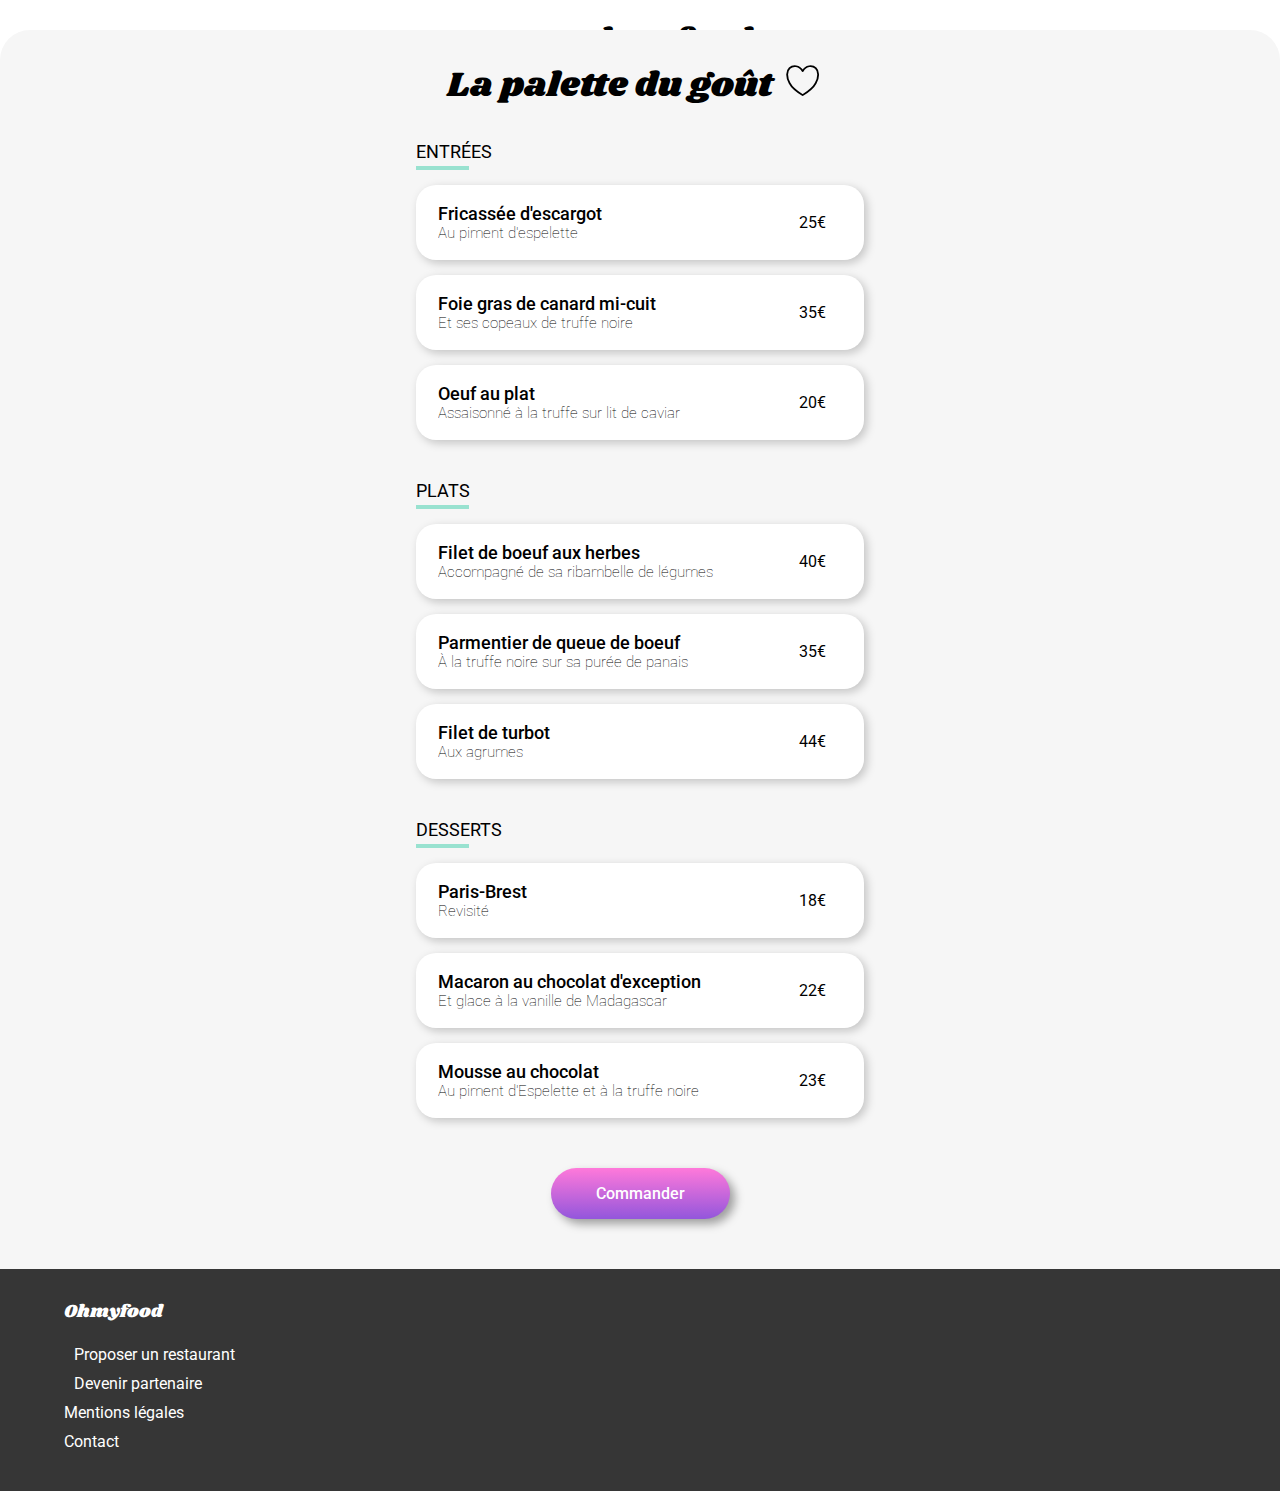
==== menu1.html @ 3c1d9f81 "Animation Menu" ====
<!DOCTYPE html>
<html lang="fr">

<head>
    <meta charset="UTF-8">
    <meta name="viewport" content="width=device-width, initial-scale=1.0">
    <meta name="author" content="Christopher Ferreira">
    <meta name="description" content="La palette du gout - OhMyFood">

    <!-- CDN FONTAwesome-->
    <script src="https://kit.fontawesome.com/409901b42c.js" crossorigin="anonymous"></script>

    <!-- Fonts Shrikhand & Roboto-->
    <link rel="preconnect" href="https://fonts.googleapis.com">
    <link rel="preconnect" href="https://fonts.gstatic.com" crossorigin>
    <link
        href="https://fonts.googleapis.com/css2?family=Roboto:ital,wght@0,100;0,300;0,400;0,500;0,700;1,300;1,400&family=Shrikhand&display=swap"
        rel="stylesheet">

    <!-- Style File -->
    <link rel="stylesheet" href="./CSS/style.css">

    <title>Oh My Food - La palette du gout</title>
</head>

<body>
    <header class="header header-menu">
        <a href="./index.html"><i class="fas fa-arrow-left fa-lg retour-menu"></i></a>
        <h1 class="logo">ohmyfood</h1>
    </header>
    <div class="banner-menu">
        <img class="img-menu" src="./images/restaurants/jay-wennington-N_Y88TWmGwA-unsplash.jpg"
            alt="Restaurant La palette du goût">
    </div>
    <main class="main-menu">
        <div class="menu-titre">
            <h1>La palette du goût</h1>
            <!-- Coeur SVG a mettre -->
            <div class="like-box">
                <svg class="card-like" width="100%" height="100%" viewBox="0 0 2481 3508" version="1.1"
                    xmlns="http://www.w3.org/2000/svg" xmlns:xlink="http://www.w3.org/1999/xlink" xml:space="preserve"
                    xmlns:serif="http://www.serif.com/"
                    style="fill-rule:evenodd;clip-rule:evenodd;stroke-linecap:round;stroke-linejoin:round;stroke-miterlimit:1.5;">
                    <g class="like-inside" transform="matrix(1.59847,0,0,1.40465,-76.1144,-118.406)">
                        <path
                            d="M808.205,592.193C951.578,292.613 1238.32,292.613 1381.7,442.403C1525.08,592.193 1525.08,891.773 1381.7,1191.35C1281.34,1416.04 1023.26,1640.72 808.205,1790.51C593.145,1640.72 335.074,1416.04 234.712,1191.35C91.339,891.773 91.339,592.193 234.712,442.403C378.086,292.613 664.832,292.613 808.205,592.193Z" />
                    </g>
                </svg>
            </div>

        </div>
        <div class="card-menu">
            <div class="card-container">
                <section class="menu-list">
                    <h2>Entrées</h2>
                    <hr class="ligne-titre">
                    <div class="menu-item delay0">
                        <div class="card-plat">
                            <div class="plat-content">
                                <div class="plat-txt">
                                    <h3>Fricassée d'escargot</h3>
                                    <p>Au piment d'espelette</p>
                                </div>
                                <div class="plat-price">
                                    <span>25€</span>
                                </div>
                                <div class=" plat-selected">
                                    <div class="checked-plat">
                                        <i class="fas fa-check-circle fa-lg checked"></i>
                                    </div>
                                </div>
                            </div>
                        </div>
                    </div>
                    <div class="menu-item delay1">
                        <div class="card-plat">
                            <div class="plat-content">
                                <div class="plat-txt">
                                    <h3>Foie gras de canard mi-cuit</h3>
                                    <p>Et ses copeaux de truffe noire</p>
                                </div>
                                <div class="plat-price">
                                    <span>35€</span>
                                </div>
                                <div class=" plat-selected">
                                    <div class="checked-plat">
                                        <i class="fas fa-check-circle fa-lg checked"></i>
                                    </div>
                                </div>
                            </div>
                        </div>
                    </div>
                    <div class="menu-item delay2">
                        <div class="card-plat">
                            <div class="plat-content">
                                <div class="plat-txt">
                                    <h3>Oeuf au plat</h3>
                                    <p>Assaisonné à la truffe sur lit de caviar</p>
                                </div>
                                <div class="plat-price">
                                    <span>20€</span>
                                </div>
                                <div class=" plat-selected">
                                    <div class="checked-plat">
                                        <i class="fas fa-check-circle fa-lg checked"></i>
                                    </div>
                                </div>
                            </div>
                        </div>
                    </div>
                </section>
                <section class="menu-list">
                    <h2>Plats</h2>
                    <hr class="ligne-titre">
                    <div class="menu-item delay0">
                        <div class="card-plat">
                            <div class="plat-content">
                                <div class="plat-txt">
                                    <h3>Filet de boeuf aux herbes</h3>
                                    <p>Accompagné de sa ribambelle de légumes</p>
                                </div>
                                <div class="plat-price">
                                    <span>40€</span>
                                </div>
                                <div class=" plat-selected">
                                    <div class="checked-plat">
                                        <i class="fas fa-check-circle fa-lg checked"></i>
                                    </div>
                                </div>
                            </div>
                        </div>
                    </div>
                    <div class="menu-item delay1">
                        <div class="card-plat">
                            <div class="plat-content">
                                <div class="plat-txt">
                                    <h3>Parmentier de queue de boeuf</h3>
                                    <p>À la truffe noire sur sa purée de panais</p>
                                </div>
                                <div class="plat-price">
                                    <span>35€</span>
                                </div>
                                <div class=" plat-selected">
                                    <div class="checked-plat">
                                        <i class="fas fa-check-circle fa-lg checked"></i>
                                    </div>
                                </div>
                            </div>
                        </div>
                    </div>
                    <div class="menu-item delay2">
                        <div class="card-plat">
                            <div class="plat-content">
                                <div class="plat-txt">
                                    <h3>Filet de turbot</h3>
                                    <p>Aux agrumes</p>
                                </div>
                                <div class="plat-price">
                                    <span>44€</span>
                                </div>
                                <div class=" plat-selected">
                                    <div class="checked-plat">
                                        <i class="fas fa-check-circle fa-lg checked"></i>
                                    </div>
                                </div>
                            </div>
                        </div>
                    </div>
                </section>
                <section class="menu-list">
                    <h2>Desserts</h2>
                    <hr class="ligne-titre">
                    <div class="menu-item delay0">
                        <div class="card-plat">
                            <div class="plat-content">
                                <div class="plat-txt">
                                    <h3>Paris-Brest</h3>
                                    <p>Revisité</p>
                                </div>
                                <div class="plat-price">
                                    <span>18€</span>
                                </div>
                                <div class=" plat-selected">
                                    <div class="checked-plat">
                                        <i class="fas fa-check-circle fa-lg checked"></i>
                                    </div>
                                </div>
                            </div>
                        </div>
                    </div>
                    <div class="menu-item delay1">
                        <div class="card-plat">
                            <div class="plat-content">
                                <div class="plat-txt">
                                    <h3>Macaron au chocolat d'exception</h3>
                                    <p>Et glace à la vanille de Madagascar</p>
                                </div>
                                <div class="plat-price">
                                    <span>22€</span>
                                </div>
                                <div class=" plat-selected">
                                    <div class="checked-plat">
                                        <i class="fas fa-check-circle fa-lg checked"></i>
                                    </div>
                                </div>
                            </div>
                        </div>
                    </div>
                    <div class="menu-item delay2">
                        <div class="card-plat">
                            <div class="plat-content">
                                <div class="plat-txt">
                                    <h3>Mousse au chocolat</h3>
                                    <p>Au piment d'Espelette et à la truffe noire</p>
                                </div>
                                <div class="plat-price">
                                    <span>23€</span>
                                </div>
                                <div class=" plat-selected">
                                    <div class="checked-plat">
                                        <i class="fas fa-check-circle fa-lg checked"></i>
                                    </div>
                                </div>
                            </div>
                        </div>
                    </div>
                </section>
            </div>
            <div class="btn-box">
                <button class="btn-explo command">Commander</button>
            </div>
        </div>
    </main>

    <footer class="footer-menu">
        <div class="footer-content">
            <h1>Ohmyfood</h1>
            <a href="#"><i class="fas fa-utensils fa-sm footer-icon"></i> Proposer un restaurant</a>
            <a href="#"><i class="fas fa-hands-helping fa-xs footer-icon"></i>Devenir partenaire</a>
            <a href="#">Mentions légales</a>
            <a href="mailto:ferreiradivers@gmail.com">Contact</a>
        </div>
    </footer>
</body>

</html>
---- CSS/style.css ----
/* Fonts Variables */
/* Colors */
/* WebSite CSS */
* {
  margin: 0;
  font-family: "Roboto", sans-serif;
}

.loader {
  top: 0;
  left: 0;
  position: fixed;
  height: 100%;
  width: 100%;
  background-color: #99E2D0;
  -webkit-animation: LoaderBar 4s;
          animation: LoaderBar 4s;
  -webkit-animation-delay: .3s;
          animation-delay: .3s;
  -webkit-animation-fill-mode: both;
          animation-fill-mode: both;
}

.loader_bar {
  -webkit-transform: translateY(-50%);
          transform: translateY(-50%);
  top: 50%;
  position: fixed;
  width: calc(100% - 200px);
  color: #9356DC;
  padding: 0 100px;
  text-align: center;
}

.loader_bar label {
  font-size: 20px;
  opacity: 0;
  display: inline-block;
  font-family: "Shrikhand", cursive;
  color: #FF79DA;
}

/* Animation for main loading page */
@-webkit-keyframes LoaderBar {
  0% {
    opacity: 0;
    z-index: 9998;
  }
  33% {
    opacity: 1;
    z-index: 9998;
  }
  66% {
    opacity: 1;
    z-index: 9998;
  }
  100% {
    opacity: 0;
    z-index: -1;
  }
}
@keyframes LoaderBar {
  0% {
    opacity: 0;
    z-index: 9998;
  }
  33% {
    opacity: 1;
    z-index: 9998;
  }
  66% {
    opacity: 1;
    z-index: 9998;
  }
  100% {
    opacity: 0;
    z-index: -1;
  }
}

.loader_bar label:nth-child(8) {
  -webkit-animation: LoaderBar 3s infinite ease-in-out;
          animation: LoaderBar 3s infinite ease-in-out;
}

.loader_bar label:nth-child(7) {
  -webkit-animation: LoaderBar 3s infinite ease-in-out;
          animation: LoaderBar 3s infinite ease-in-out;
}

.loader_bar label:nth-child(6) {
  -webkit-animation: LoaderBar 3s infinite ease-in-out;
          animation: LoaderBar 3s infinite ease-in-out;
}

.loader_bar label:nth-child(5) {
  -webkit-animation: LoaderBar 3s 100ms infinite ease-in-out;
          animation: LoaderBar 3s 100ms infinite ease-in-out;
}

.loader_bar label:nth-child(4) {
  -webkit-animation: LoaderBar 3s 200ms infinite ease-in-out;
          animation: LoaderBar 3s 200ms infinite ease-in-out;
}

.loader_bar label:nth-child(3) {
  -webkit-animation: LoaderBar 3s 300ms infinite ease-in-out;
          animation: LoaderBar 3s 300ms infinite ease-in-out;
}

.loader_bar label:nth-child(2) {
  -webkit-animation: LoaderBar 3s 400ms infinite ease-in-out;
          animation: LoaderBar 3s 400ms infinite ease-in-out;
}

.loader_bar label:nth-child(1) {
  -webkit-animation: LoaderBar 3s 500ms infinite ease-in-out;
          animation: LoaderBar 3s 500ms infinite ease-in-out;
}

/* HEADER Block */
.header {
  position: relative;
  padding: 17px 0 7px 0;
  -webkit-box-shadow: 0 2px 4px rgba(0, 0, 0, 0.23);
          box-shadow: 0 2px 4px rgba(0, 0, 0, 0.23);
}

.logo {
  font-family: "Shrikhand", cursive;
  text-align: center;
  font-weight: 400;
}

/* Banner Block */
.banner {
  background-color: #f6f6f6;
  width: 100%;
}

/* Localisation Zone */
.localisation {
  width: 100%;
  background-color: #eaeaea;
  padding: 20px 0 20px 0;
}

.loc-block {
  display: -webkit-box;
  display: -ms-flexbox;
  display: flex;
  -webkit-box-orient: horizontal;
  -webkit-box-direction: normal;
      -ms-flex-direction: row;
          flex-direction: row;
  -ms-flex-line-pack: center;
      align-content: center;
  -webkit-box-pack: center;
      -ms-flex-pack: center;
          justify-content: center;
  -webkit-box-align: center;
      -ms-flex-align: center;
          align-items: center;
  gap: 10px;
}

.loca-txt {
  font-weight: normal;
}

/* Exploration */
.exploration {
  width: 100%;
  padding: 50px 0 60px 0;
}

.explo-content {
  width: 86%;
  text-align: center;
  margin: auto;
  display: -webkit-box;
  display: -ms-flexbox;
  display: flex;
  -ms-flex-line-pack: center;
      align-content: center;
  -webkit-box-align: center;
      -ms-flex-align: center;
          align-items: center;
  -webkit-box-orient: vertical;
  -webkit-box-direction: normal;
      -ms-flex-direction: column;
          flex-direction: column;
  gap: 25px;
}

/* Bouton Explorer */
.btn-explo {
  border: none;
  text-decoration: none;
  font-weight: 500;
  font-size: 16;
  color: #fff;
  border-radius: 100px;
  padding: 15px 20px;
  background-image: -webkit-gradient(linear, left bottom, left top, from(#9356DC), to(#FF79DA));
  background-image: linear-gradient(0deg, #9356DC, #FF79DA);
  -webkit-box-shadow: 5px 5px 10px rgba(0, 0, 0, 0.356);
          box-shadow: 5px 5px 10px rgba(0, 0, 0, 0.356);
}

.btn-explo:hover {
  cursor: pointer;
  opacity: 0.7;
  -webkit-box-shadow: 5px 4px 3px rgba(0, 0, 0, 0.0296);
          box-shadow: 5px 4px 3px rgba(0, 0, 0, 0.0296);
}

/* Main Content */
.main-index {
  width: 100%;
  display: -webkit-box;
  display: -ms-flexbox;
  display: flex;
  -webkit-box-orient: vertical;
  -webkit-box-direction: normal;
      -ms-flex-direction: column;
          flex-direction: column;
  -webkit-box-align: center;
      -ms-flex-align: center;
          align-items: center;
}

/* Fonctionnement Block */
.fonctionnement {
  width: 100%;
  display: -webkit-box;
  display: -ms-flexbox;
  display: flex;
  -webkit-box-orient: vertical;
  -webkit-box-direction: normal;
      -ms-flex-direction: column;
          flex-direction: column;
  -ms-flex-line-pack: start;
      align-content: flex-start;
  gap: 20px;
  padding: 50px 0 50px 0;
}

.fonctionnement h1 {
  font-weight: bold;
  font-size: 27px;
  padding: 0 0 20px 20px;
}

/* Bouton Fonction */
.btn-fonction {
  position: relative;
  display: -webkit-box;
  display: -ms-flexbox;
  display: flex;
  -webkit-box-orient: horizontal;
  -webkit-box-direction: normal;
      -ms-flex-direction: row;
          flex-direction: row;
  -ms-flex-line-pack: center;
      align-content: center;
  -webkit-box-align: center;
      -ms-flex-align: center;
          align-items: center;
  -webkit-box-pack: start;
      -ms-flex-pack: start;
          justify-content: flex-start;
  width: 85%;
  margin: auto;
  border-radius: 20px;
  height: 65px;
  border: none;
  -webkit-box-shadow: 3px 3px 10px rgba(0, 0, 0, 0.206);
          box-shadow: 3px 3px 10px rgba(0, 0, 0, 0.206);
  gap: 20px;
}

.third-fonction {
  background-color: #f4edfe;
}

.third-fonction .logo-fonction {
  color: #9356DC;
}

.number {
  display: block;
  position: absolute;
  left: -12px;
  background-color: #9356DC;
  color: #fff;
  border-radius: 50px;
  padding: 6px 10px;
}

.logo-fonction {
  color: #808080;
  margin-left: 35px;
}

.btn-fonction p {
  font-size: 16px;
  font-weight: 500;
}

/* Restaurant List Block */
.restaurant {
  width: 100%;
  background-color: #f6f6f6;
  padding: 50px 0 50px 0;
}

.restaurant h1 {
  font-weight: bold;
  font-size: 27px;
  padding: 0 0 20px 20px;
}

.restaurant-list {
  display: -webkit-box;
  display: -ms-flexbox;
  display: flex;
  -webkit-box-orient: vertical;
  -webkit-box-direction: normal;
      -ms-flex-direction: column;
          flex-direction: column;
  gap: 25px;
}

/* Card Restaurants */
.card-restaurant {
  width: 90%;
  height: 260px;
  background-color: #fff;
  border-radius: 20px;
  margin: auto;
  display: block;
  position: relative;
  -webkit-box-shadow: 0 3px 3px rgba(0, 0, 0, 0.096);
          box-shadow: 0 3px 3px rgba(0, 0, 0, 0.096);
  text-decoration: none;
  color: #000;
}

.card-restaurant:hover {
  cursor: pointer;
  opacity: 0.7;
  -webkit-box-shadow: 5px 4px 3px rgba(0, 0, 0, 0.296);
          box-shadow: 5px 4px 3px rgba(0, 0, 0, 0.296);
}

.card-restaurant img {
  width: 100%;
  height: 70%;
  border-radius: 20px 20px 0 0;
  -o-object-fit: cover;
     object-fit: cover;
}

.card-content {
  width: 90%;
  display: -webkit-box;
  display: -ms-flexbox;
  display: flex;
  margin: auto;
  -webkit-box-orient: horizontal;
  -webkit-box-direction: normal;
      -ms-flex-direction: row;
          flex-direction: row;
  -webkit-box-pack: justify;
      -ms-flex-pack: justify;
          justify-content: space-between;
  -webkit-box-align: center;
      -ms-flex-align: center;
          align-items: center;
}

.card-txt {
  padding-top: 10px;
}

.card-restaurant h2 {
  font-size: 20px;
  font-weight: bold;
  margin-bottom: 4px;
}

.card-content p {
  font-size: 18px;
  font-weight: lighter;
}

.like-box {
  z-index: 1;
  width: 60px;
  height: 50px;
  outline: none;
  background: none;
  border: none;
  cursor: pointer;
}

.like-box .like-inside:hover {
  stroke: red;
  fill: red;
}

.card-like {
  fill: none;
  stroke: black;
  stroke-width: 80.75px;
  padding-top: 5px;
}

/* Etiquette New */
.new {
  position: absolute;
  top: 15px;
  right: 15px;
  padding: 7px 13px;
  border-radius: 3px;
  background-color: #99E2D0;
  color: #00825c;
  font-weight: 500;
  font-size: 16px;
}

/* FOOTER Block */
footer {
  width: 100%;
  background-color: #363636;
  color: #fff;
}

.footer-content {
  width: 90%;
  margin: auto;
  padding: 30px 0 40px 0;
  display: -webkit-box;
  display: -ms-flexbox;
  display: flex;
  -webkit-box-orient: vertical;
  -webkit-box-direction: normal;
      -ms-flex-direction: column;
          flex-direction: column;
  -webkit-box-align: start;
      -ms-flex-align: start;
          align-items: flex-start;
  gap: 10px;
}

.footer-content h1 {
  font-family: "Shrikhand", cursive;
  font-size: 18px;
  font-weight: 200;
  padding-bottom: 10px;
}

.footer-content a {
  text-decoration: none;
  color: #fff;
}

.footer-content a:hover {
  cursor: pointer;
  color: #FF79DA;
}

.footer-icon {
  margin-right: 10px;
}

/*------- Style For MENU --------*/
/* Header Menu */
.header-menu {
  display: -webkit-box;
  display: -ms-flexbox;
  display: flex;
  -webkit-box-orient: horizontal;
  -webkit-box-direction: normal;
      -ms-flex-direction: row;
          flex-direction: row;
  -webkit-box-align: center;
      -ms-flex-align: center;
          align-items: center;
  -webkit-box-pack: start;
      -ms-flex-pack: start;
          justify-content: flex-start;
  gap: 65px;
}

.retour-menu {
  color: #000;
  margin-left: 15px;
}

/* Banner Menu */
.banner-menu {
  width: 100%;
}

.img-menu {
  width: 100%;
  height: 300px;
  -o-object-fit: cover;
     object-fit: cover;
}

/* Main Menu Block */
.main-menu {
  padding-top: 20px;
  position: relative;
  z-index: 1;
  margin-top: -60px;
  background-color: #f6f6f6;
  border-radius: 30px 30px 0 0;
  width: 100%;
}

.menu-titre {
  display: -webkit-box;
  display: -ms-flexbox;
  display: flex;
  -webkit-box-orient: horizontal;
  -webkit-box-direction: normal;
      -ms-flex-direction: row;
          flex-direction: row;
  -webkit-box-align: center;
      -ms-flex-align: center;
          align-items: center;
  -ms-flex-pack: distribute;
      justify-content: space-around;
  margin-bottom: -35px;
}

.menu-titre h1 {
  font-family: "Shrikhand", cursive;
  font-size: 25px;
  font-weight: 100;
  padding-top: 10px;
}

.card-menu {
  width: 90%;
  height: auto;
  display: -webkit-box;
  display: -ms-flexbox;
  display: flex;
  -webkit-box-orient: vertical;
  -webkit-box-direction: normal;
      -ms-flex-direction: column;
          flex-direction: column;
  margin: auto;
}

.card-menu h2 {
  font-size: 18px;
  font-weight: 400;
  padding-top: 40px;
  text-transform: uppercase;
}

.ligne-titre {
  border: 2px solid #99E2D0;
  width: 11%;
  margin-top: -11px;
}

.card-plat {
  background-color: #fff;
  overflow: hidden;
  cursor: pointer;
  border-radius: 20px;
  width: 100%;
  height: 75px;
  display: -webkit-box;
  display: -ms-flexbox;
  display: flex;
  -webkit-box-orient: horizontal;
  -webkit-box-direction: normal;
      -ms-flex-direction: row;
          flex-direction: row;
  -webkit-box-align: center;
      -ms-flex-align: center;
          align-items: center;
  -webkit-box-shadow: 3px 3px 10px rgba(0, 0, 0, 0.206);
          box-shadow: 3px 3px 10px rgba(0, 0, 0, 0.206);
}

.card-plat:hover .plat-selected {
  display: inherit;
  right: 0;
  opacity: 100;
  margin: 0 -19px 0 7px;
  height: 75px;
  border-radius: 0 20px 20px 0;
  -webkit-transform-origin: right;
          transform-origin: right;
  -webkit-transition: all .4s ease-out;
  transition: all .4s ease-out;
}

.card-plat:hover .plat-selected .checked-plat {
  -webkit-transform: rotate(-360deg);
          transform: rotate(-360deg);
  -webkit-transition: -webkit-transform 500ms ease-in-out;
  transition: -webkit-transform 500ms ease-in-out;
  transition: transform 500ms ease-in-out;
  transition: transform 500ms ease-in-out, -webkit-transform 500ms ease-in-out;
}

.card-plat .plat-selected {
  background: #99e2d0;
  opacity: 0;
  width: 20%;
  margin: 0 -88px 0 0;
  display: -webkit-box;
  display: -ms-flexbox;
  display: flex;
  -webkit-box-pack: center;
      -ms-flex-pack: center;
          justify-content: center;
  -webkit-box-align: center;
      -ms-flex-align: center;
          align-items: center;
}

.card-plat .plat-selected .checked-plat {
  color: #fff;
}

.plat-content {
  width: 90%;
  height: 100%;
  margin: auto;
  display: -webkit-box;
  display: -ms-flexbox;
  display: flex;
  -webkit-box-orient: horizontal;
  -webkit-box-direction: normal;
      -ms-flex-direction: row;
          flex-direction: row;
  -webkit-box-pack: justify;
      -ms-flex-pack: justify;
          justify-content: space-between;
  -webkit-box-align: center;
      -ms-flex-align: center;
          align-items: center;
}

.plat-txt {
  width: 81%;
  white-space: nowrap;
  overflow: hidden;
  text-overflow: ellipsis;
}

.plat-content h3 {
  font-weight: 500;
  font-size: 18px;
  white-space: nowrap;
  overflow: hidden;
  text-overflow: ellipsis;
}

.plat-content p {
  font-size: 15px;
  font-weight: lighter;
  white-space: nowrap;
  overflow: hidden;
  text-overflow: ellipsis;
}

.menu-list {
  display: -webkit-box;
  display: -ms-flexbox;
  display: flex;
  -webkit-box-orient: vertical;
  -webkit-box-direction: normal;
      -ms-flex-direction: column;
          flex-direction: column;
  -ms-flex-pack: distribute;
      justify-content: space-around;
  gap: 15px;
}

.menu-item {
  -webkit-animation: DelayPop .6s;
          animation: DelayPop .6s;
  -webkit-animation-timing-function: cubic-bezier(0.5, 1.58, 0.34, 0.82);
          animation-timing-function: cubic-bezier(0.5, 1.58, 0.34, 0.82);
  -webkit-animation-fill-mode: both;
          animation-fill-mode: both;
}

.delay0 {
  -webkit-animation-delay: 0s;
          animation-delay: 0s;
}

.delay1 {
  -webkit-animation-delay: .1s;
          animation-delay: .1s;
}

.delay2 {
  -webkit-animation-delay: .2s;
          animation-delay: .2s;
}

.delay3 {
  -webkit-animation-delay: .3s;
          animation-delay: .3s;
}

/* Animation for the Pop Menu */
@-webkit-keyframes DelayPop {
  0% {
    opacity: 0;
    -webkit-transform: translateY(100px);
            transform: translateY(100px);
  }
  100% {
    opacity: 1;
  }
}
@keyframes DelayPop {
  0% {
    opacity: 0;
    -webkit-transform: translateY(100px);
            transform: translateY(100px);
  }
  100% {
    opacity: 1;
  }
}

.btn-box {
  width: 100%;
  text-align: center;
  padding: 50px 0 50px 0;
}

.command {
  font-size: 16px;
  padding: 16px 45px 16px 45px;
}

/* Tablette Media */
@media (min-width: 650px) {
  /* Index Page */
  .btn-fonction {
    width: 45%;
  }
  .restaurant-list {
    -webkit-box-orient: horizontal;
    -webkit-box-direction: normal;
        -ms-flex-direction: row;
            flex-direction: row;
    -ms-flex-wrap: wrap;
        flex-wrap: wrap;
    -webkit-box-pack: center;
        -ms-flex-pack: center;
            justify-content: center;
    gap: 10px 10px;
  }
  .card-restaurant {
    width: 320px;
    height: 300px;
    margin: 20px;
  }
  /* Menu Page */
  .header-menu {
    display: -webkit-box;
    display: -ms-flexbox;
    display: flex;
    -webkit-box-pack: center;
        -ms-flex-pack: center;
            justify-content: center;
    gap: 0;
  }
  .header-menu a {
    padding: 0 45px 0 0;
  }
  .card-plat .plat-selected {
    margin: 0 -92px 0 -84px;
  }
  .card-plat:hover .plat-selected {
    margin: 0 -35px 0 7px;
  }
}

/* Desktop Media */
@media (min-width: 769px) {
  /* Index Page */
  .container {
    width: 80%;
    margin: auto;
  }
  .container .btn-fonction {
    width: 45%;
  }
  .container .restaurant-list {
    width: 100%;
  }
  .container .restaurant-list .card-restaurant {
    width: 40%;
  }
  /* Menu Page */
  .header-menu {
    display: -webkit-box;
    display: -ms-flexbox;
    display: flex;
    -webkit-box-pack: center;
        -ms-flex-pack: center;
            justify-content: center;
  }
  .header-menu a {
    padding: 0 35px 0 0;
  }
  .menu-titre {
    -webkit-box-pack: center;
        -ms-flex-pack: center;
            justify-content: center;
  }
  .menu-titre h1 {
    font-size: 35px;
  }
  .card-menu {
    width: 100%;
  }
  .card-menu .card-container {
    padding-top: 25px;
    display: -webkit-box;
    display: -ms-flexbox;
    display: flex;
    -webkit-box-orient: vertical;
    -webkit-box-direction: normal;
        -ms-flex-direction: column;
            flex-direction: column;
    -ms-flex-pack: distribute;
        justify-content: space-around;
    -webkit-box-align: center;
        -ms-flex-align: center;
            align-items: center;
  }
  .card-menu .card-container .menu-list {
    width: 35%;
  }
  .card-plat .plat-txt {
    margin-right: -8px;
  }
  .card-plat .plat-selected {
    margin: 0 -96px 0 -12px;
  }
  .card-plat:hover .plat-selected {
    margin: 0 -6% 0 7px;
  }
}
/*# sourceMappingURL=style.css.map */
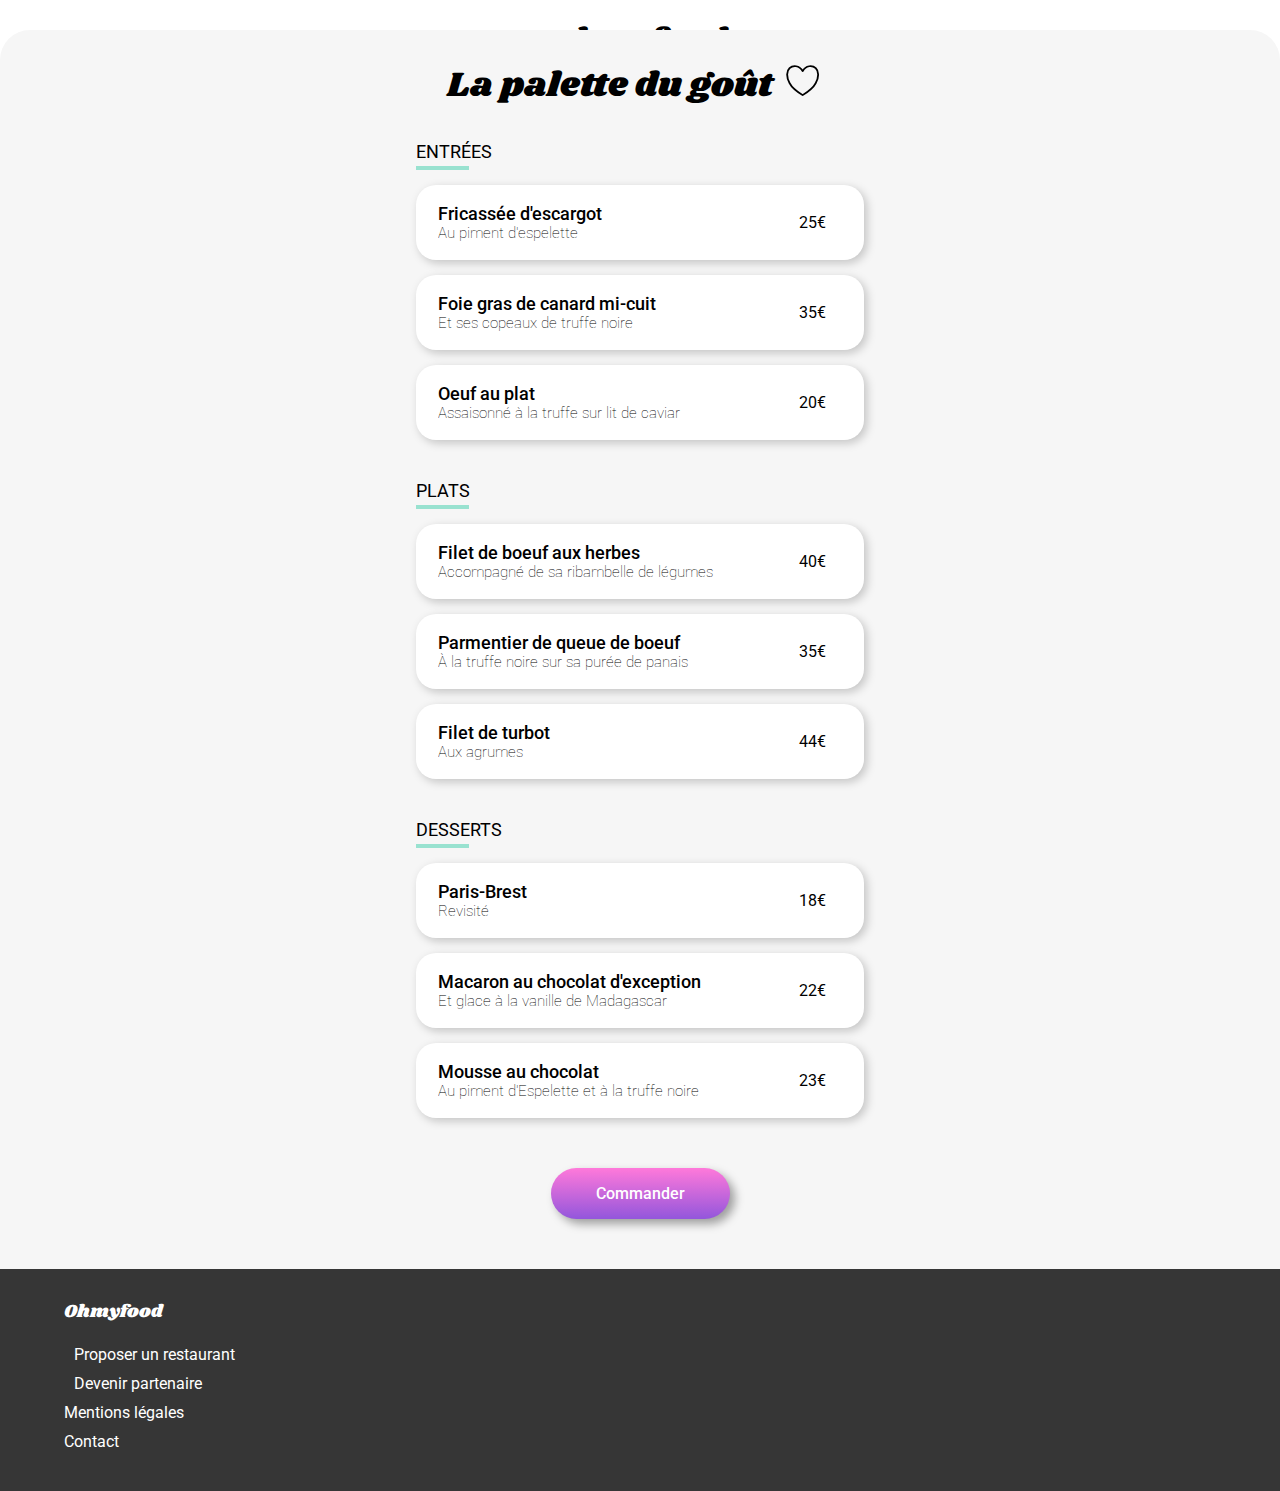
==== commit 773a13f8: "Correctif 2" ====
--- a/menu1.html
+++ b/menu1.html
@@ -24,7 +24,7 @@
 </head>
 
 <body>
-    <header class="header header-menu">
+    <header class="header">
         <a href="./index.html"><i class="fas fa-arrow-left fa-lg retour-menu"></i></a>
         <h1 class="logo">ohmyfood</h1>
     </header>
@@ -41,10 +41,18 @@
                     xmlns="http://www.w3.org/2000/svg" xmlns:xlink="http://www.w3.org/1999/xlink" xml:space="preserve"
                     xmlns:serif="http://www.serif.com/"
                     style="fill-rule:evenodd;clip-rule:evenodd;stroke-linecap:round;stroke-linejoin:round;stroke-miterlimit:1.5;">
-                    <g class="like-inside" transform="matrix(1.59847,0,0,1.40465,-76.1144,-118.406)">
-                        <path
+                    <g transform="matrix(1.59847,0,0,1.40465,-76.1144,-118.406)">
+                        <path id="like-inside"
                             d="M808.205,592.193C951.578,292.613 1238.32,292.613 1381.7,442.403C1525.08,592.193 1525.08,891.773 1381.7,1191.35C1281.34,1416.04 1023.26,1640.72 808.205,1790.51C593.145,1640.72 335.074,1416.04 234.712,1191.35C91.339,891.773 91.339,592.193 234.712,442.403C378.086,292.613 664.832,292.613 808.205,592.193Z" />
                     </g>
+                </svg>
+                <svg class="like-fill" height="0" width="0">
+                    <defs>
+                        <linearGradient id="grad2" x1="0%" y1="0%" x2="0%" y2="100%">
+                            <stop offset="10%" class="color-start"></stop>
+                            <stop offset="80%" class="color-stop"></stop>
+                        </linearGradient>
+                    </defs>
                 </svg>
             </div>
 
--- a/CSS/style.css
+++ b/CSS/style.css
@@ -277,14 +277,15 @@
   border: none;
   -webkit-box-shadow: 3px 3px 10px rgba(0, 0, 0, 0.206);
           box-shadow: 3px 3px 10px rgba(0, 0, 0, 0.206);
+  cursor: pointer;
   gap: 20px;
 }
 
-.third-fonction {
+.btn-fonction:hover {
   background-color: #f4edfe;
 }
 
-.third-fonction .logo-fonction {
+.btn-fonction:hover .logo-fonction {
   color: #9356DC;
 }
 
@@ -405,16 +406,31 @@
   cursor: pointer;
 }
 
-.like-box .like-inside:hover {
-  stroke: red;
-  fill: red;
-}
-
 .card-like {
   fill: none;
   stroke: black;
   stroke-width: 80.75px;
   padding-top: 5px;
+}
+
+.card-like :hover {
+  fill: url(#grad2);
+  stroke: url(#grad2);
+}
+
+.card-like :active {
+  fill: url(#grad2);
+  stroke: url(#grad2);
+}
+
+.color-start {
+  stop-color: #ff79da;
+  stop-opacity: 1;
+}
+
+.color-stop {
+  stop-color: #9356dc;
+  stop-opacity: 1;
 }
 
 /* Etiquette New */
@@ -477,24 +493,9 @@
 
 /*------- Style For MENU --------*/
 /* Header Menu */
-.header-menu {
-  display: -webkit-box;
-  display: -ms-flexbox;
-  display: flex;
-  -webkit-box-orient: horizontal;
-  -webkit-box-direction: normal;
-      -ms-flex-direction: row;
-          flex-direction: row;
-  -webkit-box-align: center;
-      -ms-flex-align: center;
-          align-items: center;
-  -webkit-box-pack: start;
-      -ms-flex-pack: start;
-          justify-content: flex-start;
-  gap: 65px;
-}
-
 .retour-menu {
+  position: absolute;
+  padding: 15px 15px;
   color: #000;
   margin-left: 15px;
 }
@@ -775,17 +776,8 @@
     margin: 20px;
   }
   /* Menu Page */
-  .header-menu {
-    display: -webkit-box;
-    display: -ms-flexbox;
-    display: flex;
-    -webkit-box-pack: center;
-        -ms-flex-pack: center;
-            justify-content: center;
-    gap: 0;
-  }
   .header-menu a {
-    padding: 0 45px 0 0;
+    padding: 0 45px 0 40px;
   }
   .card-plat .plat-selected {
     margin: 0 -92px 0 -84px;
@@ -812,17 +804,6 @@
     width: 40%;
   }
   /* Menu Page */
-  .header-menu {
-    display: -webkit-box;
-    display: -ms-flexbox;
-    display: flex;
-    -webkit-box-pack: center;
-        -ms-flex-pack: center;
-            justify-content: center;
-  }
-  .header-menu a {
-    padding: 0 35px 0 0;
-  }
   .menu-titre {
     -webkit-box-pack: center;
         -ms-flex-pack: center;
